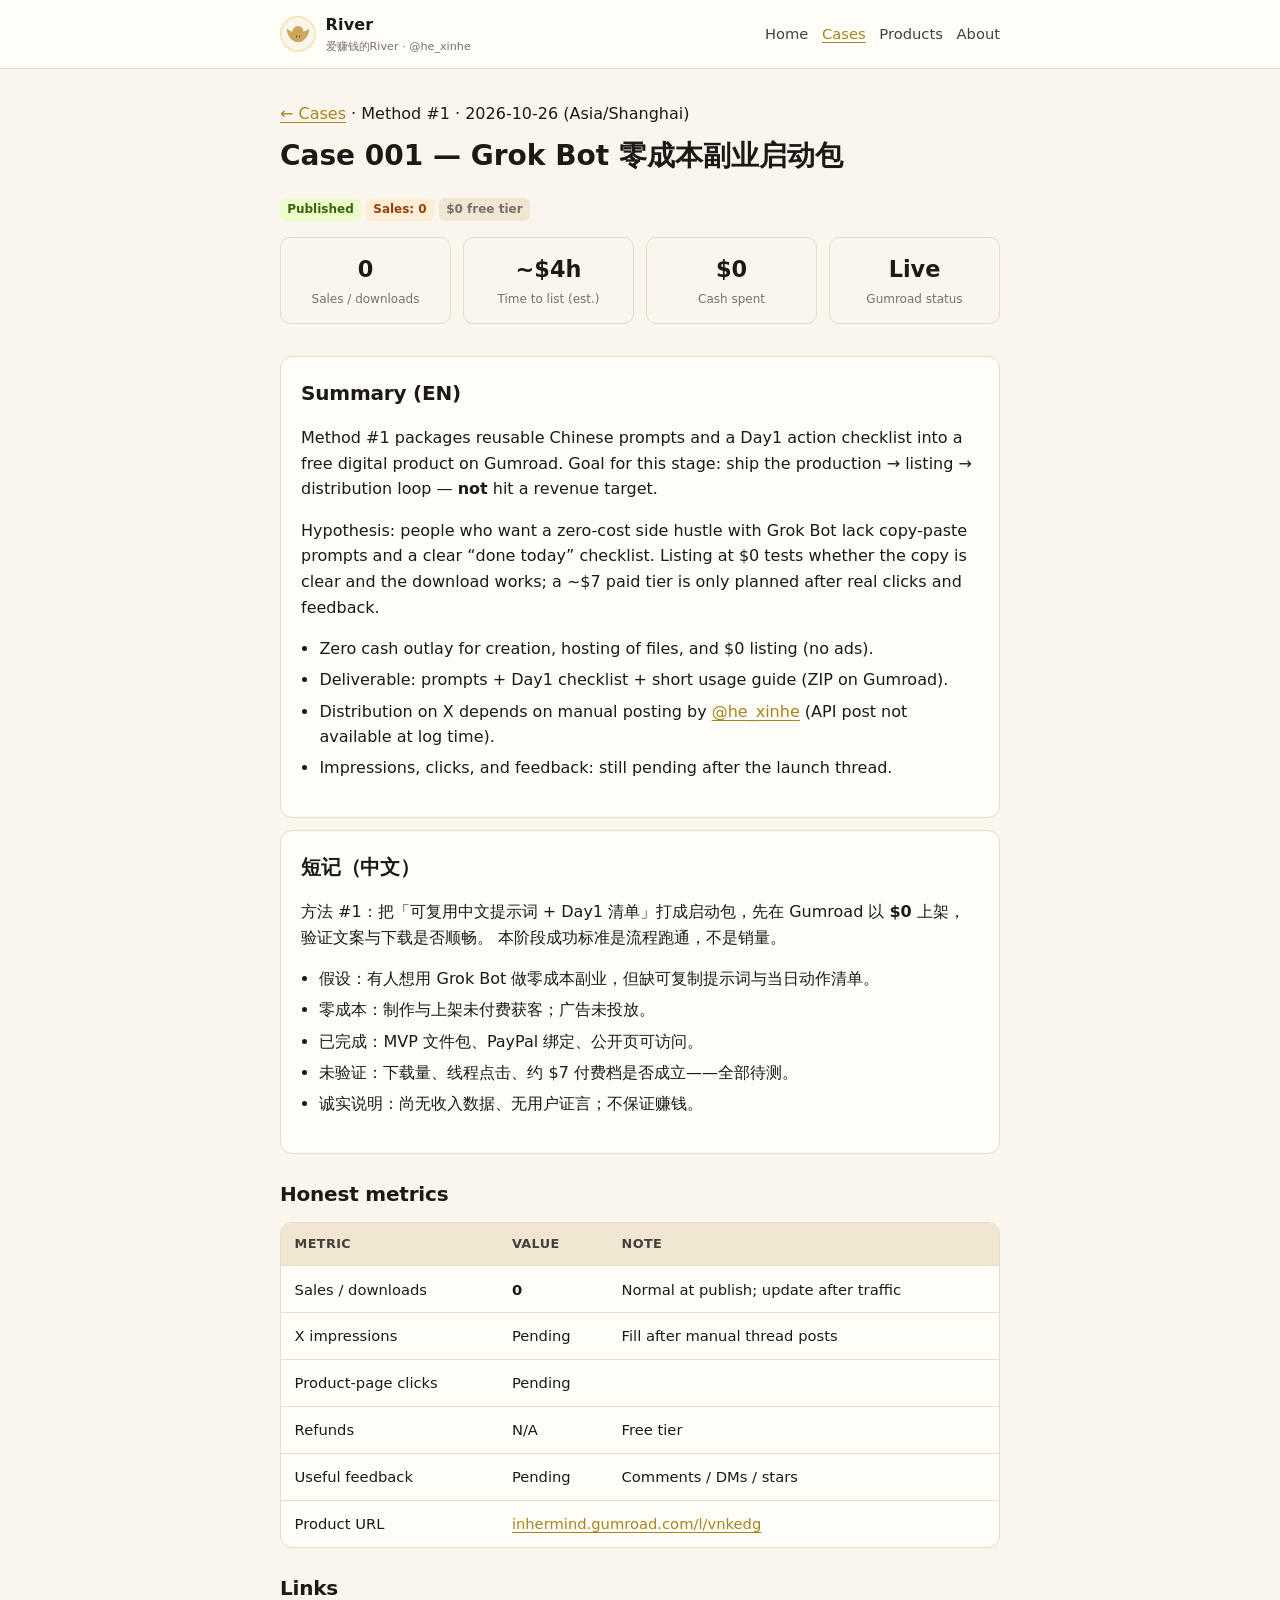
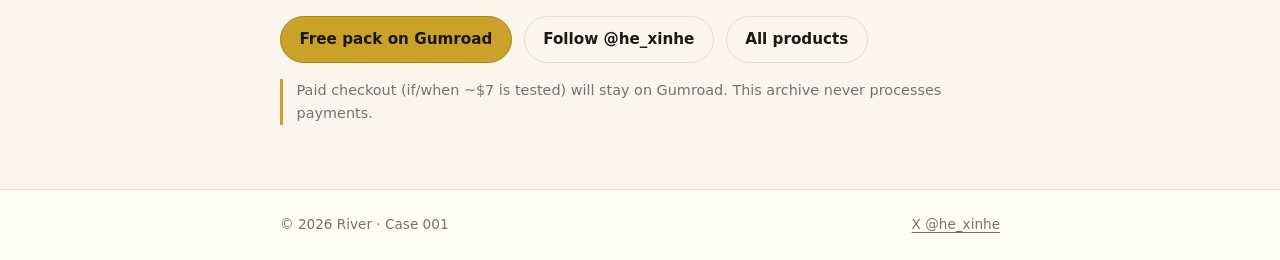
==== cases/001.html @ 7af86177 "Initial: River 100 zero-cost case archive site" ====
<!DOCTYPE html>
<html lang="en">
<head>
  <meta charset="utf-8" />
  <meta name="viewport" content="width=device-width, initial-scale=1" />
  <title>Case 001 · Grok Bot 零成本副业启动包 · River</title>
  <meta name="description" content="Case 001: free Grok Bot side-hustle starter pack on Gumroad. Sales 0. Honest log by @he_xinhe." />
  <link rel="icon" href="../assets/yuanbao.jpg" type="image/jpeg" />
  <link rel="stylesheet" href="../css/style.css" />
</head>
<body>
  <header class="site-header">
    <div class="inner">
      <a class="brand" href="../index.html">
        <img src="../assets/yuanbao.jpg" width="36" height="36" alt="" />
        <span>River<span class="sub">爱赚钱的River · @he_xinhe</span></span>
      </a>
      <nav>
        <a href="../index.html">Home</a>
        <a href="index.html" aria-current="page">Cases</a>
        <a href="../products.html">Products</a>
        <a href="../about.html">About</a>
      </nav>
    </div>
  </header>

  <main>
    <div class="wrap" style="padding-top:2rem">
      <p style="margin:0 0 0.5rem">
        <a href="index.html">← Cases</a>
        · Method #1 · 2026-10-26 (Asia/Shanghai)
      </p>
      <h1 style="margin:0 0 0.5rem;font-size:clamp(1.35rem,4vw,1.75rem)">
        Case 001 — Grok Bot 零成本副业启动包
      </h1>
      <p>
        <span class="status status-live">Published</span>
        <span class="status status-zero">Sales: 0</span>
        <span class="status status-soon">$0 free tier</span>
      </p>

      <div class="metrics">
        <div class="metric"><div class="val">0</div><div class="lbl">Sales / downloads</div></div>
        <div class="metric"><div class="val">~$4h</div><div class="lbl">Time to list (est.)</div></div>
        <div class="metric"><div class="val">$0</div><div class="lbl">Cash spent</div></div>
        <div class="metric"><div class="val">Live</div><div class="lbl">Gumroad status</div></div>
      </div>

      <section class="card">
        <h2>Summary (EN)</h2>
        <p>
          Method #1 packages reusable Chinese prompts and a Day1 action checklist into a free digital product on Gumroad.
          Goal for this stage: ship the production → listing → distribution loop — <strong>not</strong> hit a revenue target.
        </p>
        <p>
          Hypothesis: people who want a zero-cost side hustle with Grok Bot lack copy-paste prompts and a clear “done today” checklist.
          Listing at $0 tests whether the copy is clear and the download works; a ~$7 paid tier is only planned after real clicks and feedback.
        </p>
        <ul class="clean">
          <li>Zero cash outlay for creation, hosting of files, and $0 listing (no ads).</li>
          <li>Deliverable: prompts + Day1 checklist + short usage guide (ZIP on Gumroad).</li>
          <li>Distribution on X depends on manual posting by <a href="https://x.com/he_xinhe" rel="noopener">@he_xinhe</a> (API post not available at log time).</li>
          <li>Impressions, clicks, and feedback: still pending after the launch thread.</li>
        </ul>
      </section>

      <section class="card" style="margin-top:0.75rem">
        <h2>短记（中文）</h2>
        <p class="zh">
          方法 #1：把「可复用中文提示词 + Day1 清单」打成启动包，先在 Gumroad 以 <strong>$0</strong> 上架，验证文案与下载是否顺畅。
          本阶段成功标准是流程跑通，不是销量。
        </p>
        <ul class="clean">
          <li>假设：有人想用 Grok Bot 做零成本副业，但缺可复制提示词与当日动作清单。</li>
          <li>零成本：制作与上架未付费获客；广告未投放。</li>
          <li>已完成：MVP 文件包、PayPal 绑定、公开页可访问。</li>
          <li>未验证：下载量、线程点击、约 $7 付费档是否成立——全部待测。</li>
          <li>诚实说明：尚无收入数据、无用户证言；不保证赚钱。</li>
        </ul>
      </section>

      <section style="margin-top:1.5rem">
        <h2>Honest metrics</h2>
        <div class="table-wrap">
          <table>
            <thead>
              <tr><th>Metric</th><th>Value</th><th>Note</th></tr>
            </thead>
            <tbody>
              <tr><td>Sales / downloads</td><td><strong>0</strong></td><td>Normal at publish; update after traffic</td></tr>
              <tr><td>X impressions</td><td>Pending</td><td>Fill after manual thread posts</td></tr>
              <tr><td>Product-page clicks</td><td>Pending</td><td></td></tr>
              <tr><td>Refunds</td><td>N/A</td><td>Free tier</td></tr>
              <tr><td>Useful feedback</td><td>Pending</td><td>Comments / DMs / stars</td></tr>
              <tr><td>Product URL</td><td colspan="2"><a href="https://inhermind.gumroad.com/l/vnkedg" rel="noopener">inhermind.gumroad.com/l/vnkedg</a></td></tr>
            </tbody>
          </table>
        </div>
      </section>

      <section style="margin-top:1.5rem">
        <h2>Links</h2>
        <div class="cta-row">
          <a class="btn btn-primary" href="https://inhermind.gumroad.com/l/vnkedg" rel="noopener">Free pack on Gumroad</a>
          <a class="btn btn-ghost" href="https://x.com/he_xinhe" rel="noopener">Follow @he_xinhe</a>
          <a class="btn btn-ghost" href="../products.html">All products</a>
        </div>
        <p class="note">Paid checkout (if/when ~$7 is tested) will stay on Gumroad. This archive never processes payments.</p>
      </section>
    </div>
  </main>

  <footer class="site-footer">
    <div class="inner">
      <span>© 2026 River · Case 001</span>
      <span><a href="https://x.com/he_xinhe" rel="noopener">X @he_xinhe</a></span>
    </div>
  </footer>
</body>
</html>
---- css/style.css ----
/* River Cases — cream / gold, zero-cost static */
:root {
  --cream: #faf6ee;
  --cream-dark: #f0e6d2;
  --ink: #1c1917;
  --ink-soft: #44403c;
  --muted: #78716c;
  --gold: #c9a227;
  --gold-deep: #a8841a;
  --gold-soft: #f5e6b8;
  --border: #e7dcc4;
  --white: #fffdf8;
  --ok: #3f6212;
  --warn: #92400e;
  --radius: 12px;
  --max: 720px;
  --font: "Segoe UI", system-ui, -apple-system, "PingFang SC", "Noto Sans SC",
    "Helvetica Neue", sans-serif;
}

*,
*::before,
*::after {
  box-sizing: border-box;
}

html {
  scroll-behavior: smooth;
}

body {
  margin: 0;
  font-family: var(--font);
  background: var(--cream);
  color: var(--ink);
  line-height: 1.6;
  min-height: 100vh;
  display: flex;
  flex-direction: column;
}

a {
  color: var(--gold-deep);
  text-decoration-thickness: 1px;
  text-underline-offset: 3px;
}

a:hover {
  color: var(--ink);
}

img {
  max-width: 100%;
  height: auto;
}

.wrap {
  width: min(100% - 2rem, var(--max));
  margin-inline: auto;
}

/* Header */
.site-header {
  border-bottom: 1px solid var(--border);
  background: var(--white);
  position: sticky;
  top: 0;
  z-index: 10;
}

.site-header .inner {
  width: min(100% - 2rem, var(--max));
  margin-inline: auto;
  display: flex;
  align-items: center;
  justify-content: space-between;
  gap: 1rem;
  padding: 0.75rem 0;
  flex-wrap: wrap;
}

.brand {
  display: flex;
  align-items: center;
  gap: 0.6rem;
  color: var(--ink);
  text-decoration: none;
  font-weight: 700;
  letter-spacing: 0.01em;
}

.brand img {
  width: 36px;
  height: 36px;
  border-radius: 50%;
  border: 2px solid var(--gold-soft);
  object-fit: cover;
}

.brand span.sub {
  display: block;
  font-size: 0.7rem;
  font-weight: 500;
  color: var(--muted);
  letter-spacing: 0;
}

nav {
  display: flex;
  gap: 0.85rem;
  flex-wrap: wrap;
  font-size: 0.92rem;
}

nav a {
  color: var(--ink-soft);
  text-decoration: none;
  padding: 0.25rem 0;
}

nav a:hover,
nav a[aria-current="page"] {
  color: var(--gold-deep);
  text-decoration: underline;
}

/* Hero */
.hero {
  padding: 2.5rem 0 2rem;
}

.hero-card {
  background: var(--white);
  border: 1px solid var(--border);
  border-radius: calc(var(--radius) + 4px);
  padding: 1.75rem 1.5rem;
  box-shadow: 0 8px 24px rgba(168, 132, 26, 0.06);
}

.badge {
  display: inline-block;
  font-size: 0.75rem;
  font-weight: 600;
  letter-spacing: 0.04em;
  text-transform: uppercase;
  color: var(--gold-deep);
  background: var(--gold-soft);
  padding: 0.2rem 0.55rem;
  border-radius: 999px;
  margin-bottom: 0.75rem;
}

.hero h1 {
  margin: 0 0 0.5rem;
  font-size: clamp(1.6rem, 5vw, 2.1rem);
  line-height: 1.25;
}

.hero .tagline {
  color: var(--ink-soft);
  margin: 0 0 1.25rem;
  font-size: 1.05rem;
}

.hero .meta {
  display: flex;
  flex-wrap: wrap;
  gap: 0.75rem 1.25rem;
  font-size: 0.9rem;
  color: var(--muted);
  margin-bottom: 1.5rem;
}

.hero .meta strong {
  color: var(--ink);
  font-weight: 600;
}

.cta-row {
  display: flex;
  flex-wrap: wrap;
  gap: 0.75rem;
}

.btn {
  display: inline-flex;
  align-items: center;
  justify-content: center;
  gap: 0.4rem;
  padding: 0.65rem 1.15rem;
  border-radius: 999px;
  font-weight: 600;
  font-size: 0.95rem;
  text-decoration: none;
  border: 1.5px solid transparent;
  transition: background 0.15s, color 0.15s, border-color 0.15s;
}

.btn-primary {
  background: var(--gold);
  color: #1a1508;
  border-color: var(--gold-deep);
}

.btn-primary:hover {
  background: var(--gold-deep);
  color: #fff;
}

.btn-ghost {
  background: transparent;
  color: var(--ink);
  border-color: var(--border);
}

.btn-ghost:hover {
  border-color: var(--gold);
  color: var(--gold-deep);
}

/* Sections */
main {
  flex: 1;
  padding-bottom: 3rem;
}

section {
  margin-top: 2rem;
}

h2 {
  font-size: 1.25rem;
  margin: 0 0 0.75rem;
  letter-spacing: -0.01em;
}

h3 {
  font-size: 1.05rem;
  margin: 1.25rem 0 0.5rem;
}

.lead {
  color: var(--ink-soft);
  margin: 0 0 1rem;
}

.card {
  background: var(--white);
  border: 1px solid var(--border);
  border-radius: var(--radius);
  padding: 1.25rem;
}

.card + .card {
  margin-top: 0.75rem;
}

.note {
  font-size: 0.9rem;
  color: var(--muted);
  border-left: 3px solid var(--gold);
  padding-left: 0.85rem;
  margin: 1rem 0;
}

/* Tables */
.table-wrap {
  overflow-x: auto;
  border: 1px solid var(--border);
  border-radius: var(--radius);
  background: var(--white);
}

table {
  width: 100%;
  border-collapse: collapse;
  font-size: 0.92rem;
  min-width: 480px;
}

th,
td {
  padding: 0.7rem 0.85rem;
  text-align: left;
  border-bottom: 1px solid var(--border);
  vertical-align: top;
}

th {
  background: var(--cream-dark);
  font-weight: 600;
  font-size: 0.8rem;
  text-transform: uppercase;
  letter-spacing: 0.03em;
  color: var(--ink-soft);
}

tr:last-child td {
  border-bottom: none;
}

tr.placeholder td {
  color: var(--muted);
}

.status {
  display: inline-block;
  font-size: 0.75rem;
  font-weight: 600;
  padding: 0.15rem 0.45rem;
  border-radius: 6px;
}

.status-live {
  background: #ecfccb;
  color: var(--ok);
}

.status-soon {
  background: var(--cream-dark);
  color: var(--muted);
}

.status-zero {
  background: #ffedd5;
  color: var(--warn);
}

/* Progress */
.progress-bar {
  height: 8px;
  background: var(--cream-dark);
  border-radius: 999px;
  overflow: hidden;
  margin: 0.5rem 0 0.25rem;
}

.progress-bar > span {
  display: block;
  height: 100%;
  background: linear-gradient(90deg, var(--gold), var(--gold-deep));
  border-radius: 999px;
}

.progress-label {
  font-size: 0.85rem;
  color: var(--muted);
}

/* Metrics grid */
.metrics {
  display: grid;
  grid-template-columns: repeat(auto-fit, minmax(120px, 1fr));
  gap: 0.75rem;
  margin: 1rem 0;
}

.metric {
  background: var(--cream);
  border: 1px solid var(--border);
  border-radius: 10px;
  padding: 0.85rem;
  text-align: center;
}

.metric .val {
  font-size: 1.4rem;
  font-weight: 700;
  color: var(--ink);
}

.metric .lbl {
  font-size: 0.75rem;
  color: var(--muted);
  margin-top: 0.15rem;
}

/* Footer */
.site-footer {
  border-top: 1px solid var(--border);
  background: var(--white);
  padding: 1.5rem 0;
  font-size: 0.85rem;
  color: var(--muted);
}

.site-footer .inner {
  width: min(100% - 2rem, var(--max));
  margin-inline: auto;
  display: flex;
  flex-wrap: wrap;
  gap: 0.5rem 1.5rem;
  justify-content: space-between;
  align-items: center;
}

.site-footer a {
  color: var(--muted);
}

.bilingual {
  display: grid;
  gap: 0.35rem;
}

.bilingual .zh {
  color: var(--ink-soft);
  font-size: 0.95rem;
}

.bilingual .en {
  color: var(--muted);
  font-size: 0.85rem;
}

ul.clean {
  padding-left: 1.15rem;
  margin: 0.5rem 0 1rem;
}

ul.clean li {
  margin-bottom: 0.35rem;
}

@media (max-width: 520px) {
  .hero-card {
    padding: 1.35rem 1.1rem;
  }
  nav {
    width: 100%;
    justify-content: flex-start;
  }
}
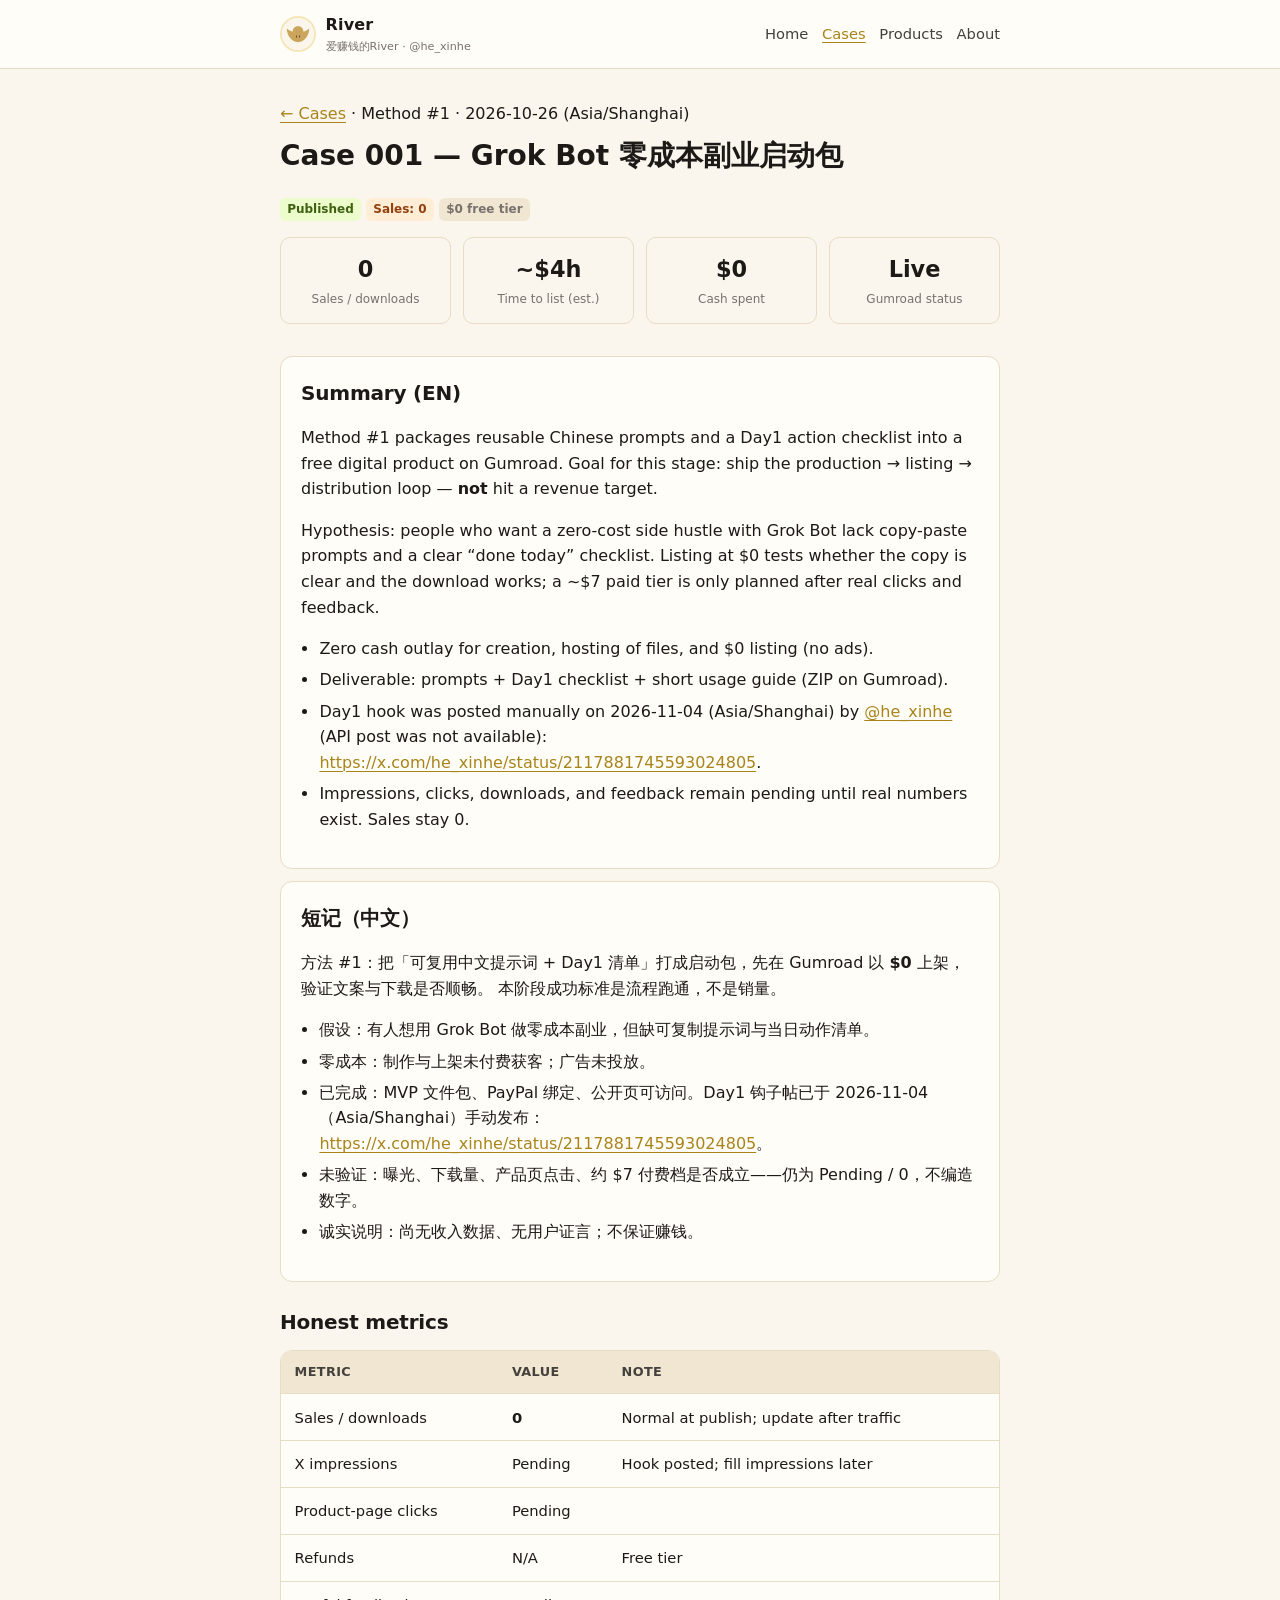
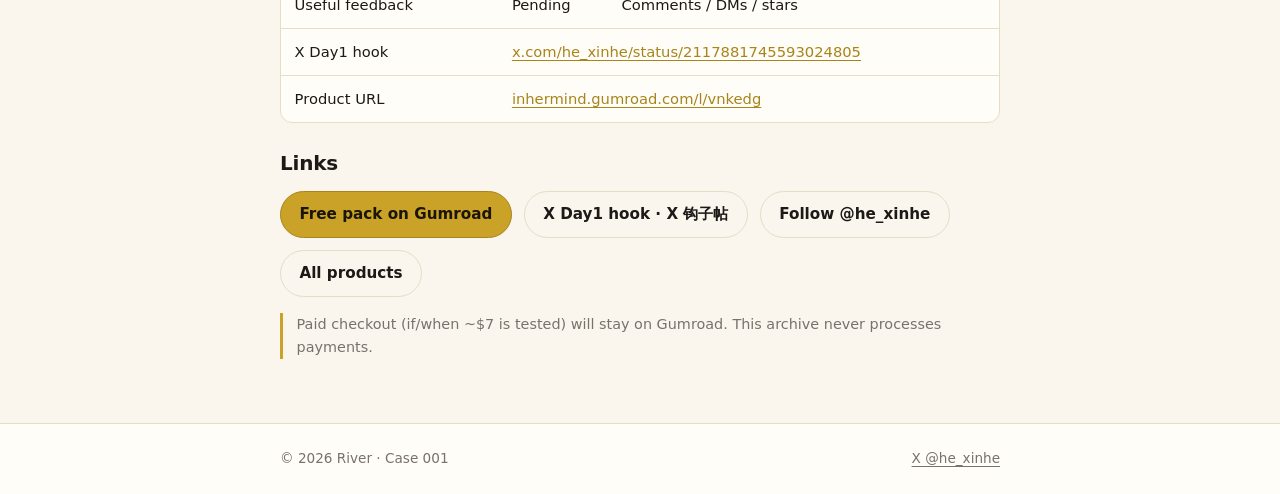
==== commit 7e7de326: "Record Case 001 Day1 hook post on the archive The case page and case list now link the manual 2026-1" ====
--- a/cases/001.html
+++ b/cases/001.html
@@ -59,8 +59,8 @@
         <ul class="clean">
           <li>Zero cash outlay for creation, hosting of files, and $0 listing (no ads).</li>
           <li>Deliverable: prompts + Day1 checklist + short usage guide (ZIP on Gumroad).</li>
-          <li>Distribution on X depends on manual posting by <a href="https://x.com/he_xinhe" rel="noopener">@he_xinhe</a> (API post not available at log time).</li>
-          <li>Impressions, clicks, and feedback: still pending after the launch thread.</li>
+          <li>Day1 hook was posted manually on 2026-11-04 (Asia/Shanghai) by <a href="https://x.com/he_xinhe" rel="noopener">@he_xinhe</a> (API post was not available): <a href="https://x.com/he_xinhe/status/2117881745593024805" rel="noopener">https://x.com/he_xinhe/status/2117881745593024805</a>.</li>
+          <li>Impressions, clicks, downloads, and feedback remain pending until real numbers exist. Sales stay 0.</li>
         </ul>
       </section>
 
@@ -73,8 +73,8 @@
         <ul class="clean">
           <li>假设：有人想用 Grok Bot 做零成本副业，但缺可复制提示词与当日动作清单。</li>
           <li>零成本：制作与上架未付费获客；广告未投放。</li>
-          <li>已完成：MVP 文件包、PayPal 绑定、公开页可访问。</li>
-          <li>未验证：下载量、线程点击、约 $7 付费档是否成立——全部待测。</li>
+          <li>已完成：MVP 文件包、PayPal 绑定、公开页可访问。Day1 钩子帖已于 2026-11-04（Asia/Shanghai）手动发布：<a href="https://x.com/he_xinhe/status/2117881745593024805" rel="noopener">https://x.com/he_xinhe/status/2117881745593024805</a>。</li>
+          <li>未验证：曝光、下载量、产品页点击、约 $7 付费档是否成立——仍为 Pending / 0，不编造数字。</li>
           <li>诚实说明：尚无收入数据、无用户证言；不保证赚钱。</li>
         </ul>
       </section>
@@ -88,10 +88,11 @@
             </thead>
             <tbody>
               <tr><td>Sales / downloads</td><td><strong>0</strong></td><td>Normal at publish; update after traffic</td></tr>
-              <tr><td>X impressions</td><td>Pending</td><td>Fill after manual thread posts</td></tr>
+              <tr><td>X impressions</td><td>Pending</td><td>Hook posted; fill impressions later</td></tr>
               <tr><td>Product-page clicks</td><td>Pending</td><td></td></tr>
               <tr><td>Refunds</td><td>N/A</td><td>Free tier</td></tr>
               <tr><td>Useful feedback</td><td>Pending</td><td>Comments / DMs / stars</td></tr>
+              <tr><td>X Day1 hook</td><td colspan="2"><a href="https://x.com/he_xinhe/status/2117881745593024805" rel="noopener">x.com/he_xinhe/status/2117881745593024805</a></td></tr>
               <tr><td>Product URL</td><td colspan="2"><a href="https://inhermind.gumroad.com/l/vnkedg" rel="noopener">inhermind.gumroad.com/l/vnkedg</a></td></tr>
             </tbody>
           </table>
@@ -102,6 +103,7 @@
         <h2>Links</h2>
         <div class="cta-row">
           <a class="btn btn-primary" href="https://inhermind.gumroad.com/l/vnkedg" rel="noopener">Free pack on Gumroad</a>
+          <a class="btn btn-ghost" href="https://x.com/he_xinhe/status/2117881745593024805" rel="noopener">X Day1 hook · X 钩子帖</a>
           <a class="btn btn-ghost" href="https://x.com/he_xinhe" rel="noopener">Follow @he_xinhe</a>
           <a class="btn btn-ghost" href="../products.html">All products</a>
         </div>
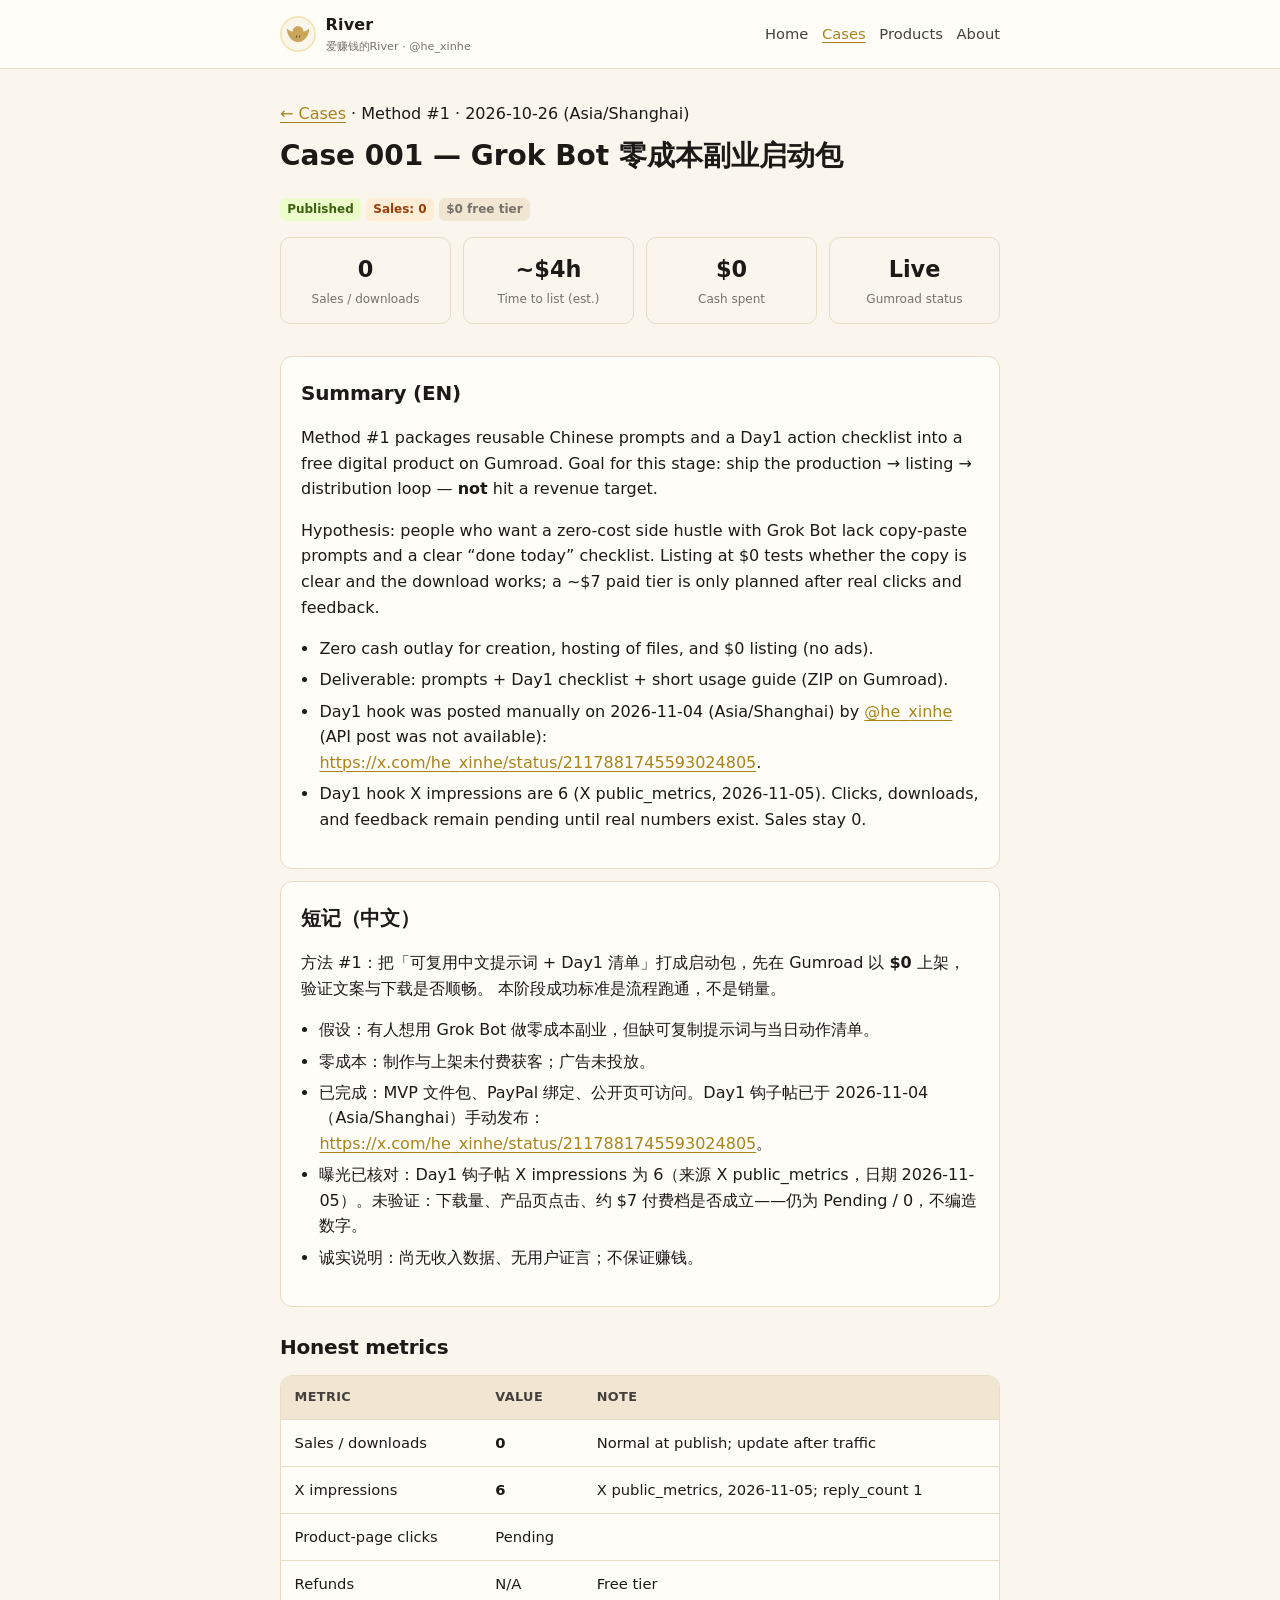
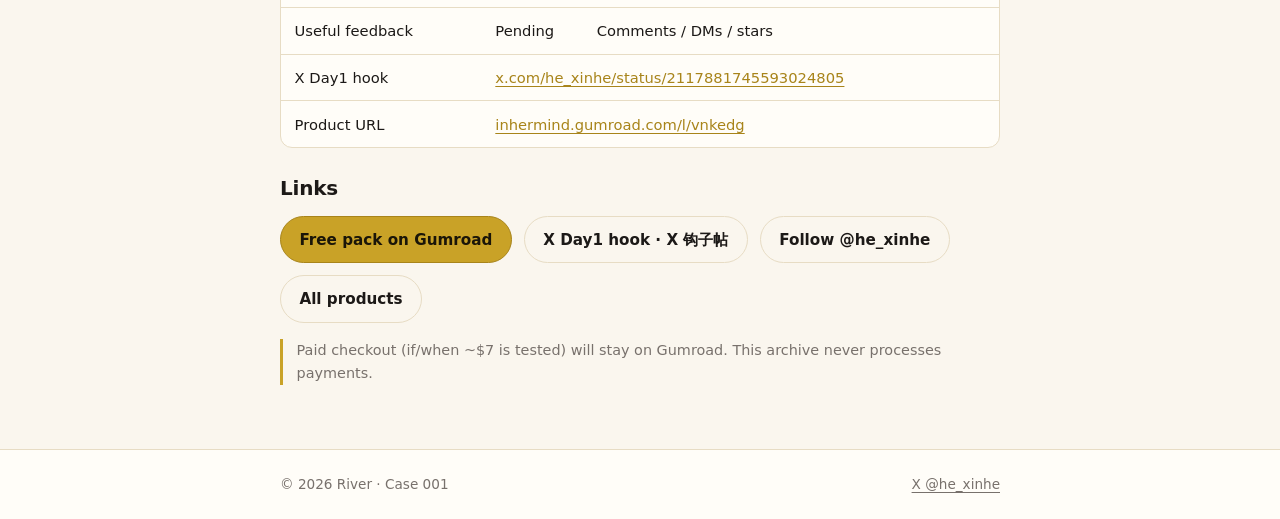
==== commit e99819fb: "Record Case 001 Day1 hook impressions from X public_metrics X impressions are 6 as of 2026-11-05, wi" ====
--- a/cases/001.html
+++ b/cases/001.html
@@ -60,7 +60,7 @@
           <li>Zero cash outlay for creation, hosting of files, and $0 listing (no ads).</li>
           <li>Deliverable: prompts + Day1 checklist + short usage guide (ZIP on Gumroad).</li>
           <li>Day1 hook was posted manually on 2026-11-04 (Asia/Shanghai) by <a href="https://x.com/he_xinhe" rel="noopener">@he_xinhe</a> (API post was not available): <a href="https://x.com/he_xinhe/status/2117881745593024805" rel="noopener">https://x.com/he_xinhe/status/2117881745593024805</a>.</li>
-          <li>Impressions, clicks, downloads, and feedback remain pending until real numbers exist. Sales stay 0.</li>
+          <li>Day1 hook X impressions are 6 (X public_metrics, 2026-11-05). Clicks, downloads, and feedback remain pending until real numbers exist. Sales stay 0.</li>
         </ul>
       </section>
 
@@ -74,7 +74,7 @@
           <li>假设：有人想用 Grok Bot 做零成本副业，但缺可复制提示词与当日动作清单。</li>
           <li>零成本：制作与上架未付费获客；广告未投放。</li>
           <li>已完成：MVP 文件包、PayPal 绑定、公开页可访问。Day1 钩子帖已于 2026-11-04（Asia/Shanghai）手动发布：<a href="https://x.com/he_xinhe/status/2117881745593024805" rel="noopener">https://x.com/he_xinhe/status/2117881745593024805</a>。</li>
-          <li>未验证：曝光、下载量、产品页点击、约 $7 付费档是否成立——仍为 Pending / 0，不编造数字。</li>
+          <li>曝光已核对：Day1 钩子帖 X impressions 为 6（来源 X public_metrics，日期 2026-11-05）。未验证：下载量、产品页点击、约 $7 付费档是否成立——仍为 Pending / 0，不编造数字。</li>
           <li>诚实说明：尚无收入数据、无用户证言；不保证赚钱。</li>
         </ul>
       </section>
@@ -88,7 +88,7 @@
             </thead>
             <tbody>
               <tr><td>Sales / downloads</td><td><strong>0</strong></td><td>Normal at publish; update after traffic</td></tr>
-              <tr><td>X impressions</td><td>Pending</td><td>Hook posted; fill impressions later</td></tr>
+              <tr><td>X impressions</td><td><strong>6</strong></td><td>X public_metrics, 2026-11-05; reply_count 1</td></tr>
               <tr><td>Product-page clicks</td><td>Pending</td><td></td></tr>
               <tr><td>Refunds</td><td>N/A</td><td>Free tier</td></tr>
               <tr><td>Useful feedback</td><td>Pending</td><td>Comments / DMs / stars</td></tr>
